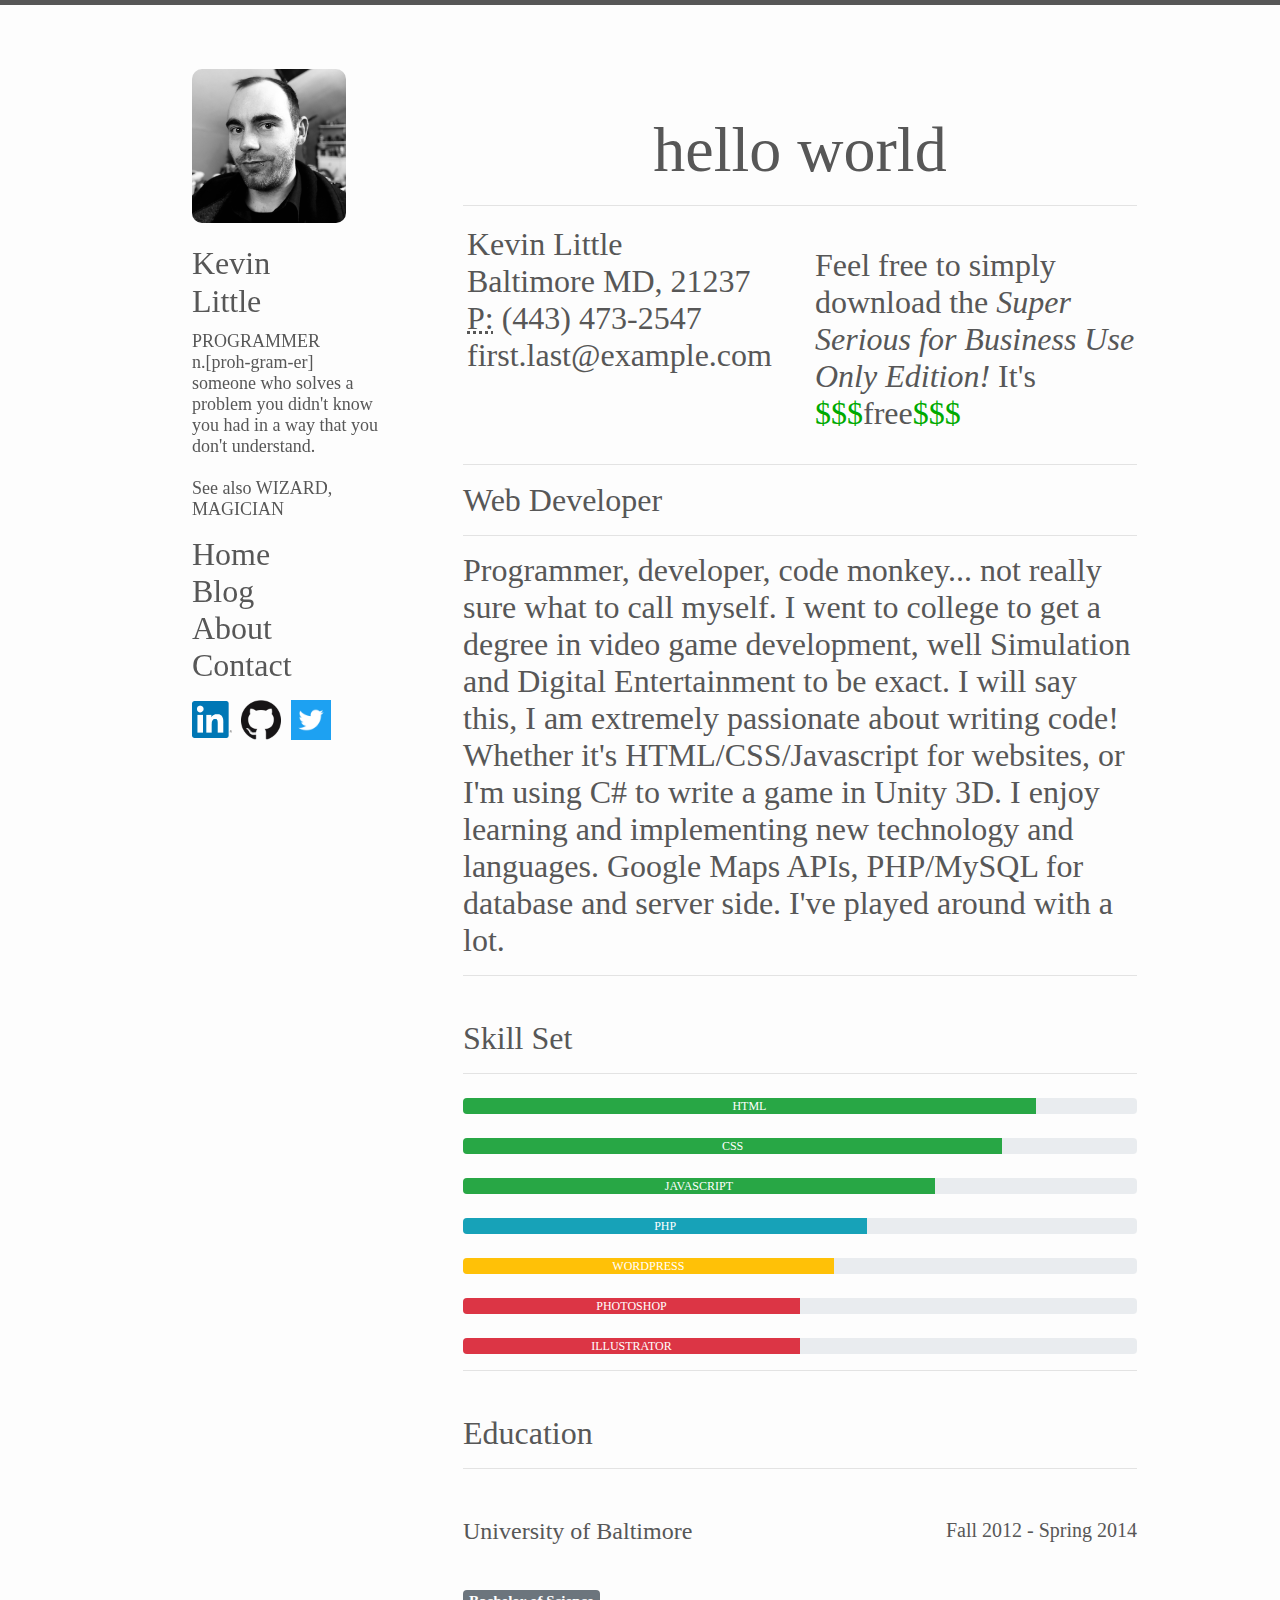
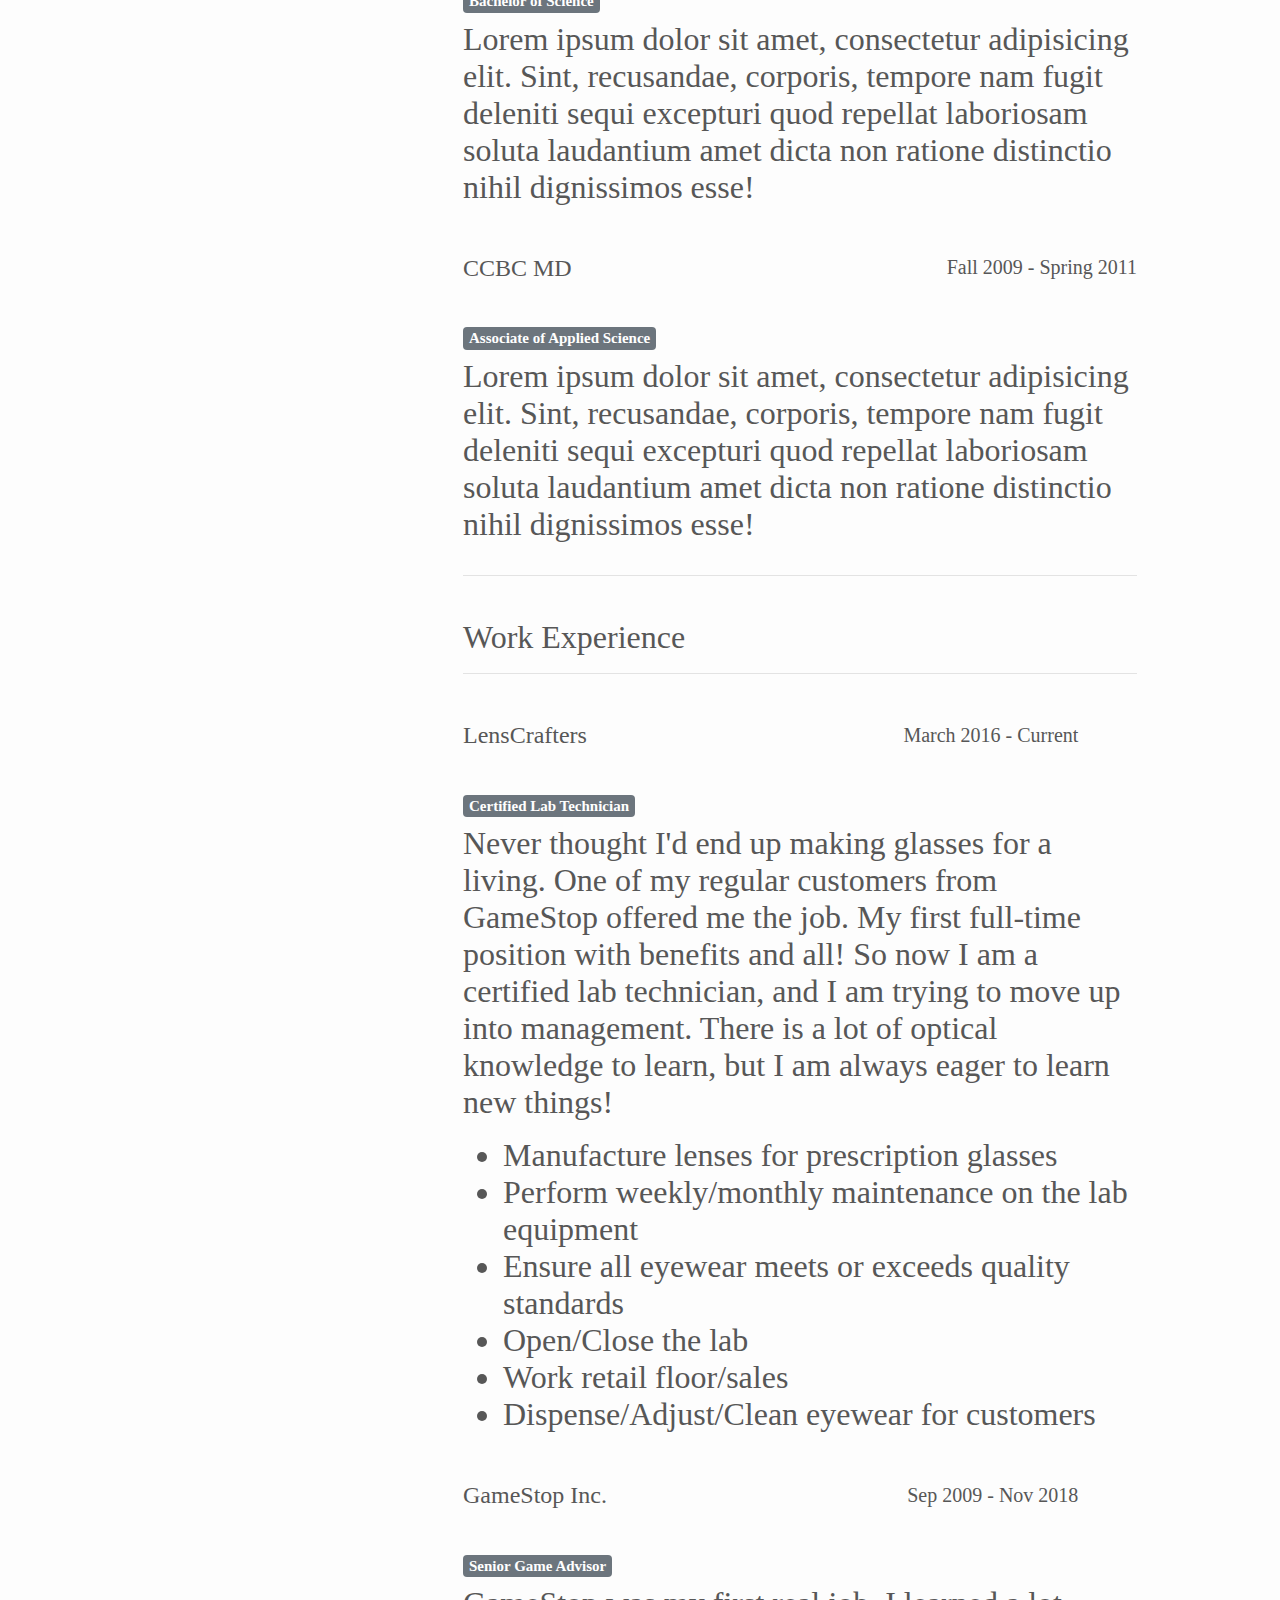
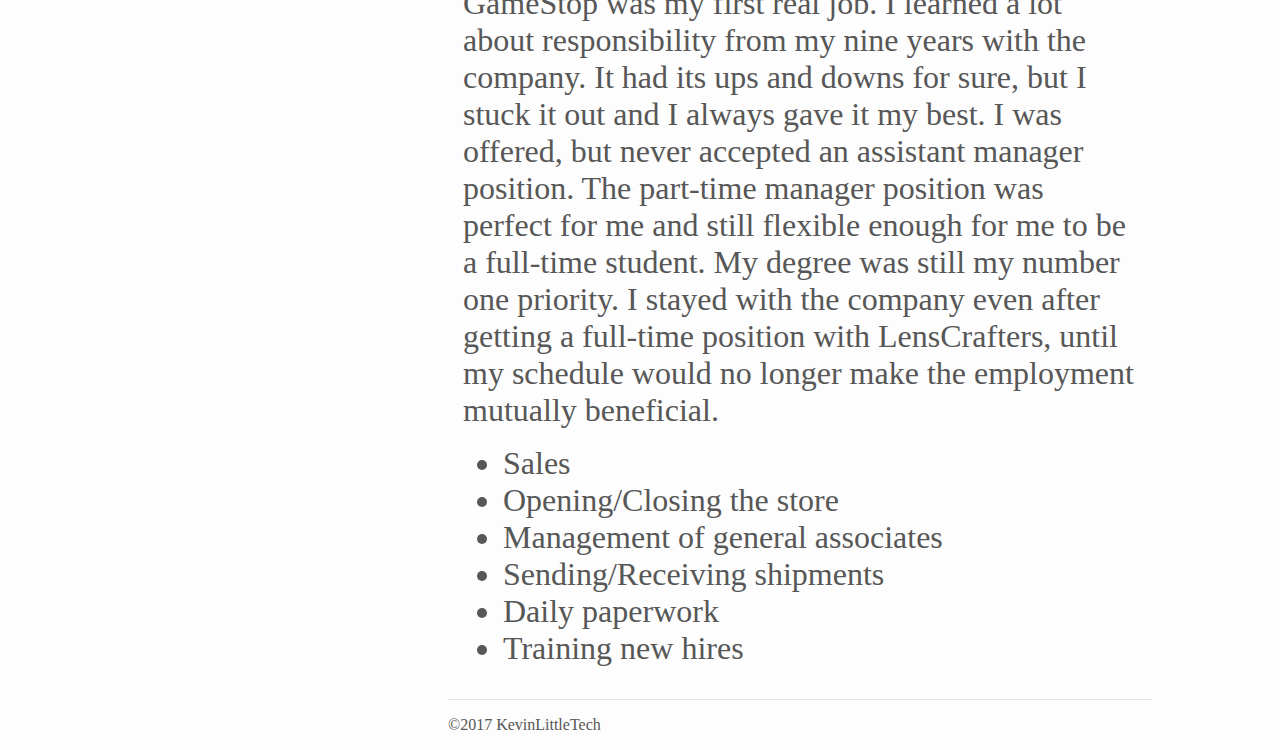
==== index.html @ 913c8125 "initial project version" ====
<!doctype html>
<html>
<head>
<meta charset="utf-8">
<meta name="viewport" content="width=device-width, initial-scale=1" />
<title>Kevin Little</title>
<!--The following script tag downloads a font from the Adobe Edge Web Fonts server for use within the web page. We recommend that you do not modify it.--><script>var __adobewebfontsappname__="dreamweaver"</script><script src="http://use.edgefonts.net/annie-use-your-telescope:n4:default;chewy:n4:default;exo:n1,n9,n3,n2,n4,n6,n5:default.js" type="text/javascript"></script>
<!-- Bootstrap -->
<link href="css/bootstrap-4.0.0.css" rel="stylesheet">
<link href="css/main.css" rel="stylesheet" type="text/css">
</head>

<body>
<div id="container">
  <div id="hamburger"> 
	  <a href="#menu"
		 class="menu-toggle icon-anchor"
		 role="button"
		 id="menu-toggle"
		 aria-epanded="false"
		 aria-controls="menu"
		 aria-label="Open menu">
		  <img class="menu-icon" src="images/hamburger.png" aria-hidden="true" alt="" />
	  </a>
	  <nav id="menu"
		   class="menu"
		   role="navigation"
		   aria-expanded="false"
		   aria-label="Menu"> 
		  <a href="#menu-toggle"
			 class="menu-close icon-anchor"
			 role="button"
			 id="menu-close"
			 aria-expanded="false"
			 aria-controls="menu"
			 aria-label="Close menu">
			  <img class="menu-icon" src="images/hamburger-close.png" aria-hidden="true" alt="" />
		  </a>
		  <ul id="ham-nav">
        	<li><a class="current" href="index.html">Home</a></li>
        	<li><a href="blog.php">Blog</a></li>
        	<li><a href="about.html">About</a></li>
        	<li><a href="contact.html">Contact</a></li>
		  </ul>  
	  </nav>
	  <a href="#menu-toggle"
		 class="backdrop"
		 tabindex="-1"
		 aria-hidden="true">
	  </a>
  </div>
  <div id="header">
    <div id="propic"> <img src="images/profile.jpg" width="2319" height="2319" alt=""/> </div>
    <div id="headertext">
      <h1 id="name">Kevin<br/>
        Little</h1>
      <p id="definition"><b>PROGRAMMER</b><br>
        n.[proh-gram-er]<br>
        someone who solves a problem you didn't know you had in a way that you don't understand.<br>
        <br>
        See also WIZARD, MAGICIAN</p>
    </div>
    <div id="navigation">
      <ul>
        <li><a class="current" href="index.html">Home</a></li>
        <li><a href="blog.php">Blog</a></li>
        <li><a href="about.html">About</a></li>
        <li><a href="contact.html">Contact</a></li>
      </ul>
    </div>
    <div id="widgets">
      <ul>
        <li><a href="https://linkedin.com/in/crispiestsquid"><img src="images/2-Color/In-2C-121px-R.png" width="20" height="18" alt=""/></a></li>
        <li><a href="https://github.com/crispiestsquid"><img src="images/PNG/GitHub-Mark-120px-plus.png" width="20" height="20" alt=""/></a></li>
        <li><a href="https://twitter.com/CrispiestSquid"><img src="images/Twitter_Logo_White_On_Blue/Twitter_Logo_White_On_Blue.png" width="20" height="20" alt=""/></a></li>
      </ul>
    </div>
  </div>
  <div id="main">
    <div class="container">
      <h1>hello world</h1>
      <hr>
      <div class="row">
        <div class="col-md-6 col-sm-12">
          <div class="row m-1">
            <address>
            <strong>Kevin Little</strong><br>
            Baltimore MD, 21237<br>
            <abbr title="Phone">P:</abbr> (443) 473-2547<br>
            <a id="emaillink" href="mailto:#">first.last@example.com</a>
            </address>
          </div>
        </div>
        <div class="col-md-6 col-sm-12">
          <div id="reslink"><a href="">
            <p>Feel free to simply download the <i><b>Super Serious for Business Use Only Edition!</b></i> It's <b><span class="money">$$$</span>free<span class="money">$$$</span></b></p>
            </a></div>
        </div>
      </div>
      <hr>
      <div class="row">
        <div class="col-md-12 col-sm-12">
          <div class="media">
            <div class="media-body">
              <h2 class="mt-0">Web Developer</h2>
              <hr>
              Programmer, developer, code monkey... not really sure what to call myself. I went to college to get a degree in video game development, well Simulation and Digital Entertainment to be exact. I will say this, I am extremely passionate about writing code! Whether it's HTML/CSS/Javascript for websites, or I'm using C# to write a game in Unity 3D. I enjoy learning and implementing new technology and languages. Google Maps APIs, PHP/MySQL for database and server side. I've played around with a lot. </div>
          </div>
        </div>
      </div>
      <hr>
      <div class="row">
        <div class="col-md-12 col-sm-12">
          <h2>Skill Set</h2>
          <hr>
          <div class="progress mt-4">
            <div class="progress-bar bg-success" role="progressbar" aria-valuenow="85" aria-valuemin="0" aria-valuemax="100" style="width: 85%"> HTML</div>
          </div>
          <div class="progress mt-4">
            <div class="progress-bar bg-success" role="progressbar" aria-valuenow="80" aria-valuemin="0" aria-valuemax="100" style="width: 80%"> CSS</div>
          </div>
          <div class="progress mt-4">
            <div class="progress-bar bg-success" role="progressbar" aria-valuenow="70" aria-valuemin="0" aria-valuemax="100" style="width: 70%"> JAVASCRIPT</div>
          </div>
          <div class="progress mt-4">
            <div class="progress-bar bg-info" role="progressbar" aria-valuenow="60" aria-valuemin="0" aria-valuemax="100" style="width: 60%"> PHP</div>
          </div>
          <div class="progress mt-4">
            <div class="progress-bar bg-warning" role="progressbar" aria-valuenow="55" aria-valuemin="0" aria-valuemax="100" style="width: 55%"> WORDPRESS</div>
          </div>
          <div class="progress mt-4">
            <div class="progress-bar bg-danger" role="progressbar" aria-valuenow="50" aria-valuemin="0" aria-valuemax="100" style="width: 50%"> PHOTOSHOP</div>
          </div>
          <div class="progress mt-4">
            <div class="progress-bar bg-danger" role="progressbar" aria-valuenow="50" aria-valuemin="0" aria-valuemax="100" style="width: 50%"> ILLUSTRATOR</div>
          </div>
        </div>
      </div>
      <hr>
      <div class="row">
        <div class="col-md-12 col-sm-12">
          <h2>Education</h2>
          <hr>
          <div class="row">
            <div class="col-6">
              <h4>University of Baltimore</h4>
            </div>
            <div class="col-6">
              <h5 class="text-right"> Fall 2012 - Spring 2014</h5>
            </div>
          </div>
          <h5><span class="badge badge-secondary">Bachelor of Science</span></h5>
          <p>Lorem ipsum dolor sit amet, consectetur adipisicing elit. Sint, recusandae, corporis, tempore nam fugit deleniti sequi excepturi quod repellat laboriosam soluta laudantium amet dicta non ratione distinctio nihil dignissimos esse!</p>
          <div class="row">
            <div class="col-6">
              <h4>CCBC MD</h4>
            </div>
            <div class="col-6">
              <h5 class="text-right"> Fall 2009 - Spring 2011</h5>
            </div>
          </div>
          <h5><span class="badge badge-secondary">Associate of Applied Science</span></h5>
          <p>Lorem ipsum dolor sit amet, consectetur adipisicing elit. Sint, recusandae, corporis, tempore nam fugit deleniti sequi excepturi quod repellat laboriosam soluta laudantium amet dicta non ratione distinctio nihil dignissimos esse!</p>
        </div>
      </div>
      <hr>
      <div class="row">
        <div class="col-md-12 col-sm-12">
          <h2>Work Experience</h2>
          <hr>
          <div class="row">
            <div class="col-5">
              <h4>LensCrafters</h4>
            </div>
            <div class="col-6">
              <h5 class="text-right"> March 2016 - Current</h5>
            </div>
          </div>
          <h5><span class="badge badge-secondary">Certified Lab Technician</span></h5>
          <p>Never thought I'd end up making glasses for a living. One of my regular customers from GameStop offered me the job. My first full-time position with benefits and all! So now I am a certified lab technician, and I am trying to move up into management. There is a lot of optical knowledge to learn, but I am always eager to learn new things!</p>
          <ul>
            <li>Manufacture lenses for prescription glasses</li>
            <li>Perform weekly/monthly maintenance on the lab equipment</li>
            <li>Ensure all eyewear meets or exceeds quality standards</li>
            <li>Open/Close the lab</li>
            <li>Work retail floor/sales</li>
            <li>Dispense/Adjust/Clean eyewear for customers</li>
          </ul>
        </div>
      </div>
      <div class="row">
        <div class="col-md-12 col-sm-12">
          <div class="row">
            <div class="col-5">
              <h4>GameStop Inc.</h4>
            </div>
            <div class="col-6">
              <h5 class="text-right"> Sep 2009 - Nov 2018</h5>
            </div>
          </div>
          <h5><span class="badge badge-secondary">Senior Game Advisor</span></h5>
          <p>GameStop was my first real job. I learned a lot about responsibility from my nine years with the company. It had its ups and downs for sure, but I stuck it out and I always gave it my best. I was offered, but never accepted an assistant manager position. The part-time manager position was perfect for me and still flexible enough for me to be a full-time student. My degree was still my number one priority. I stayed with the company even after getting a full-time position with LensCrafters, until my schedule would no longer make the employment mutually beneficial.</p>
          <ul>
            <li>Sales</li>
            <li>Opening/Closing the store</li>
            <li>Management of general associates</li>
            <li>Sending/Receiving shipments</li>
            <li>Daily paperwork</li>
            <li>Training new hires</li>
          </ul>
        </div>
      </div>
    </div>
  </div>
  <div id="footer">
    <hr>
    <p>&copy;2017 KevinLittleTech</p>
  </div>
</div>
<!-- jQuery (necessary for Bootstrap's JavaScript plugins) --> 
<script src="js/jquery-3.2.1.min.js"></script> 
<!-- Include all compiled plugins (below), or include individual files as needed --> 
<script src="js/popper.min.js"></script> 
<script src="js/bootstrap-4.0.0.js"></script>
</body>
</html>
---- css/main.css ----
@charset "utf-8";
body {
    border-top: 5px solid #575757;
    margin: auto;
    width: 100%;
    background-color: #FDFDFD;
}
#container {
    display: block;
    padding-top: 5%;
    margin: auto;
    position: relative;
    width: 100%;
}
#header {
    width: 15%;
    margin-left: 15%;
    position: fixed;
    float: none;
    overflow-y: auto;
    max-height: 90%;
}
#propic img {
    width: 80%;
    height: auto;
    border-radius: 10px;
}
#headertext #name {
    margin-bottom: 10px;
    font-size: xx-large;
    font-family: exo;
    font-style: normal;
    font-weight: 300;
    color: #575757;
}
#headertext #definition {
	font-size: large;
    font-family: exo;
    font-style: normal;
    font-weight: 300;
    color: #575757;
}
#blogtitle {
    font-family: exo;
    font-weight: 300;
    color: #575757;
}
#navigation {
    margin-bottom: 10px;
}
#navigation a:link {
    text-decoration: none;
    font-family: exo;
    font-style: normal;
    font-weight: 200;
    color: #575757;
    font-size: xx-large;
}
#navigation a:hover {
    text-decoration: none;
    font-family: exo;
    font-style: normal;
    font-weight: 500;
    color: #575757;
    font-size: xx-large;
}
#navigation a:visited {
    text-decoration: none;
    font-family: exo;
    font-style: normal;
    font-weight: 500;
    color: #575757;
    font-size: xx-large;
}
#navigation a.current,
#menu a.current {
    text-decoration: none;
    font-family: exo;
    font-style: normal;
    font-weight: 500;
    color: #575757;
    font-size: xx-large;
}
#navigation ul {
    padding: 0px;
    list-style-type: none;
}
#widgets {
    margin-bottom: 50px;
}
#widgets ul {
    padding: 0;
    margin: 0;
    list-style-type: none;
}
#widgets ul li {
    display: inline;
}
#widgets ul li a {
    width: 25%;
    display: inline-block;
    margin-right: 5px;
    height: auto;
    max-width: 40px;
}
#widgets ul li a img {
    display: inline-block;
    margin-right: 5px;
    height: auto;
    width: 100%;
}
#main {
    width: 55%;
    margin-right: 10%;
    display: block;
    float: right;
    margin-left: 5%;
    font-size: xx-large;
    color: #575757;
    font-family: exo;
    font-style: normal;
    font-weight: 300;
}
#main h1 {
    font-weight: 300;
    text-align: center;
}
#footer {
    width: 55%;
    margin-right: 10%;
    float: right;
    clear: right;
    margin-left: 5%;
}
#footer p {
    color: #575757;
    font-family: exo;
    font-style: normal;
    font-weight: 300;
}
hr {
    margin-top: 1rem;
    margin-bottom: 1rem;
    border: 0;
    border-top: 1px solid rgba(0, 0, 0, 0.1);
}
#emaillink:link {
    text-decoration: none;
    font-family: exo;
	font-weight: 300;
    color: #575757;
}
#emaillink:hover {
    font-family: exo;
	font-weight: 500;
    color: #575757;
}
#reslink {
    transition: transform .2s;
	padding-top: 25px;
}
#reslink:hover {
	transform: scale(1.5);
}
#reslink a {
    text-decoration: none;
    font-family: exo;
    color: #575757;
}
.money {
    color: #00AA00;
}

/* Hamburger menu stuff */
#hamburger {
	display: none;
	height: 100%;
}
.icon-anchor {
    display: inline-block;
    margin-right: 5px;
	max-width: 50px;
	min-width: 50px;
}
.menu-icon {
	height: auto;
	width: 100%;
}
.menu-toggle {
    display: inline-block;
    color: #333333;
    margin-left: 5%;
}
.menu-toggle:hover,
.menu-toggle:focus {
	color: #C00000;
}
.menu {
	position: absolute;
	left: -200px;
	top: 0;
	height: 100%;
	overflow-y: scroll;
	overflow-x: visible;
	transition: left 0.3s ease,
		box-shadow 0.3s ease;
	z-index: 999;
}
.menu ul {
	list-style: none;
	margin: 0;
	padding: 2.5em 0 0;
	-webkit-box-shadow: -8px 0 8px rgba(0,0,0,.5);
	-moz-box-shadow: -8px 0 8px rgba(0,0,0,.5);
	box-shadow: -8px 0 8px rgba(0,0,0,.5);
	min-height: 100%;
	width: 200px;
	background: #FDFDFD;
}
.menu a {
	display: block;
    text-decoration: none;
    font-family: exo;
    font-style: normal;
    font-weight: 200;
    color: #575757;
    font-size: xx-large;
}
.menu a:hover,
.menu a:focus {
    text-decoration: none;
    font-family: exo;
    font-style: normal;
    font-weight: 500;
    color: #575757;
    font-size: xx-large;
}
.menu .menu-close {
	position: absolute;
	right: 0;
	top: 0;
}
.menu:target,
.menu[aria-expanded="true"] {
	left: 0;
	outline: none;
	-webkit-box-shadow: 3px 0 12px rgba(0,0,0,.25);
	-moz-box-shadow: 3px 0 12px rgba(0,0,0,.25);
	box-shadow: 3px 0 12px rgba(0,0,0,.25);
}
.menu:target .menu-close,
.menu[aria-expanded="true"] .menu-close {
	z-index: 1001;
}
.menu:target ul,
.menu[aria-expanded="true"] ul {
	position: relative;
	z-index: 1000;
}
.menu:target + .backdrop,
.menu[aria-expanded="true"] + .backdrop {
	position: absolute;
	display: block;
	content: "";
	left: 0;
	top: 0;
	width: 100%;
	height: 100%;
	z-index: 998;
	background: #000000;
	background: rgb(0,0,0,.85);
	cursor: default;
	opacity: 0.5;
}
#ham-nav li {
    margin-top: 25px;
}

@supports (position: fixed) {
	.menu,
	.menu:target + .backdrop,
	.menu[aria-expanded="true"] + .backdrop {
		position: fixed;
	}
}

/* Responsive Media Queries Below */
@media only screen and (max-width: 480px) {
	#header {
		display: none;
	}
	#hamburger {
		display: block;
	}
	#main {
		width: 85%;
	}
	#footer {
		width: 85%;
	}
}
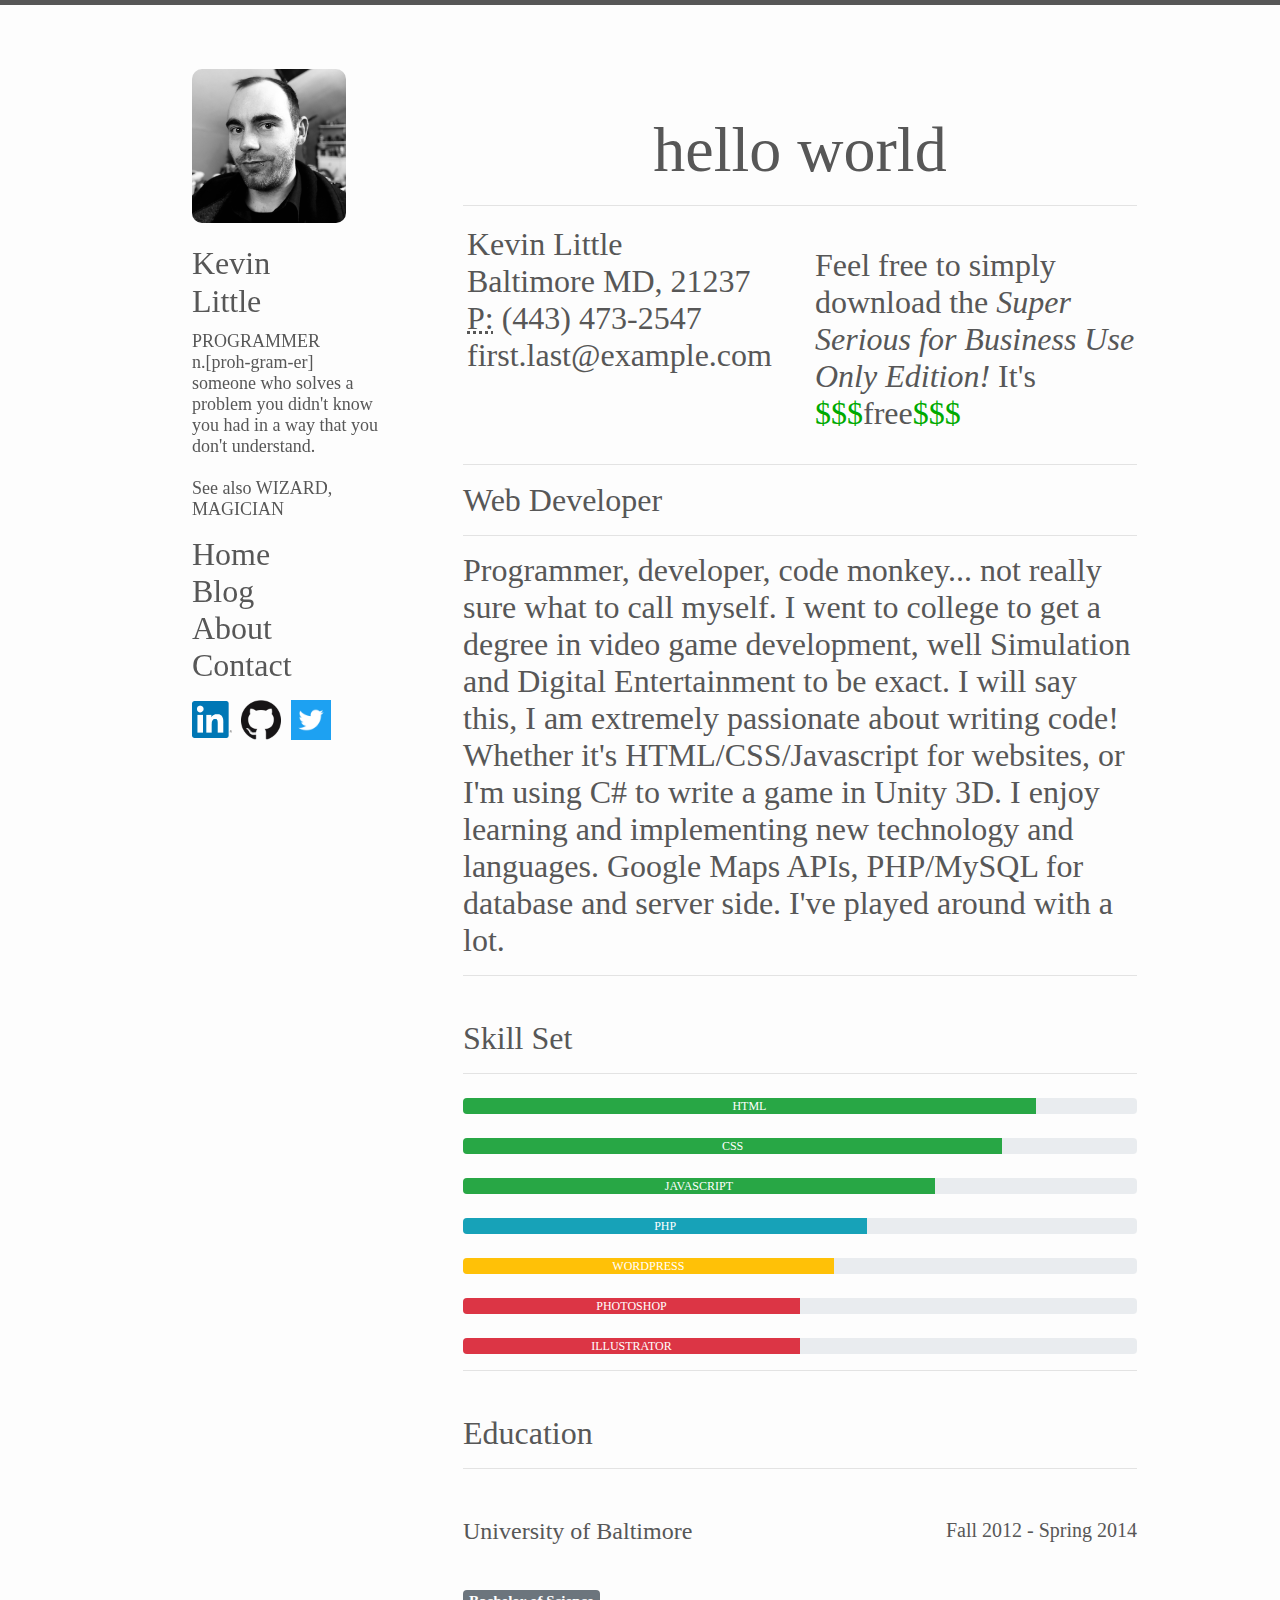
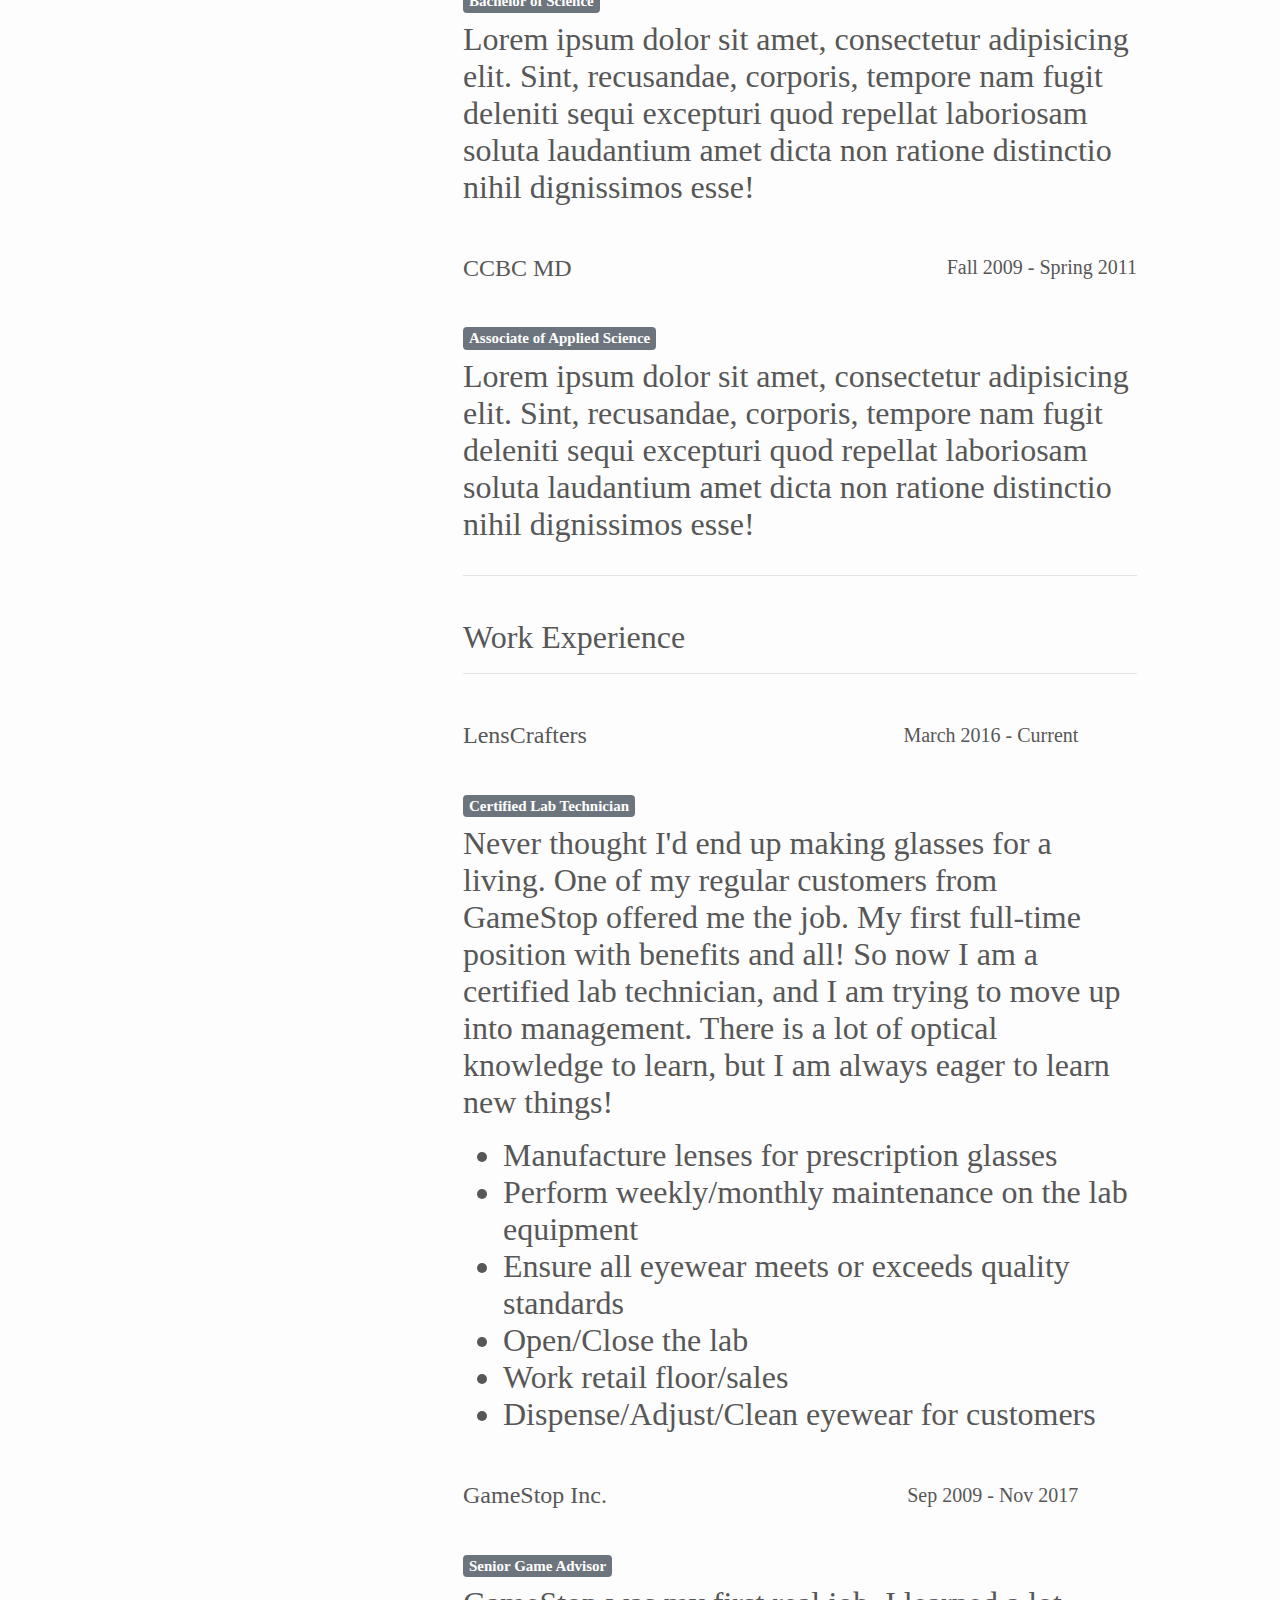
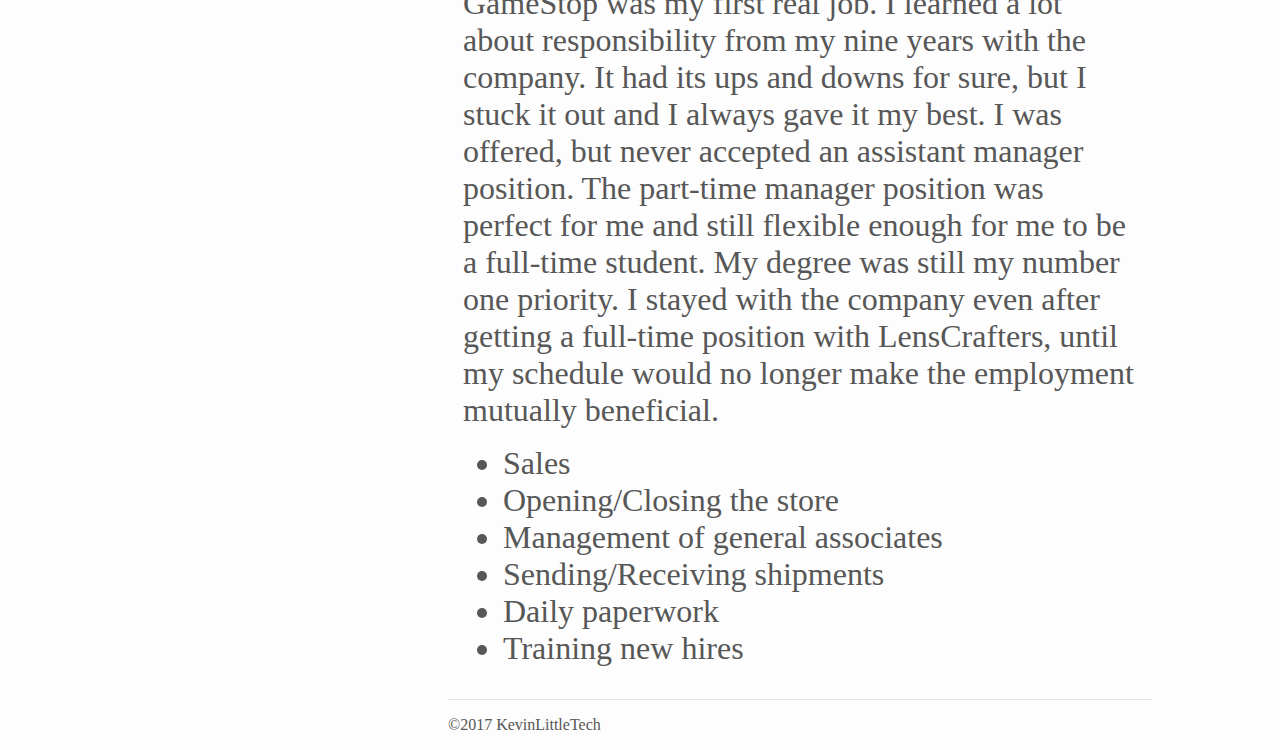
==== commit e07e644d: "Fixed a date error with GameStop employment" ====
--- a/index.html
+++ b/index.html
@@ -195,7 +195,7 @@
               <h4>GameStop Inc.</h4>
             </div>
             <div class="col-6">
-              <h5 class="text-right"> Sep 2009 - Nov 2018</h5>
+              <h5 class="text-right"> Sep 2009 - Nov 2017</h5>
             </div>
           </div>
           <h5><span class="badge badge-secondary">Senior Game Advisor</span></h5>
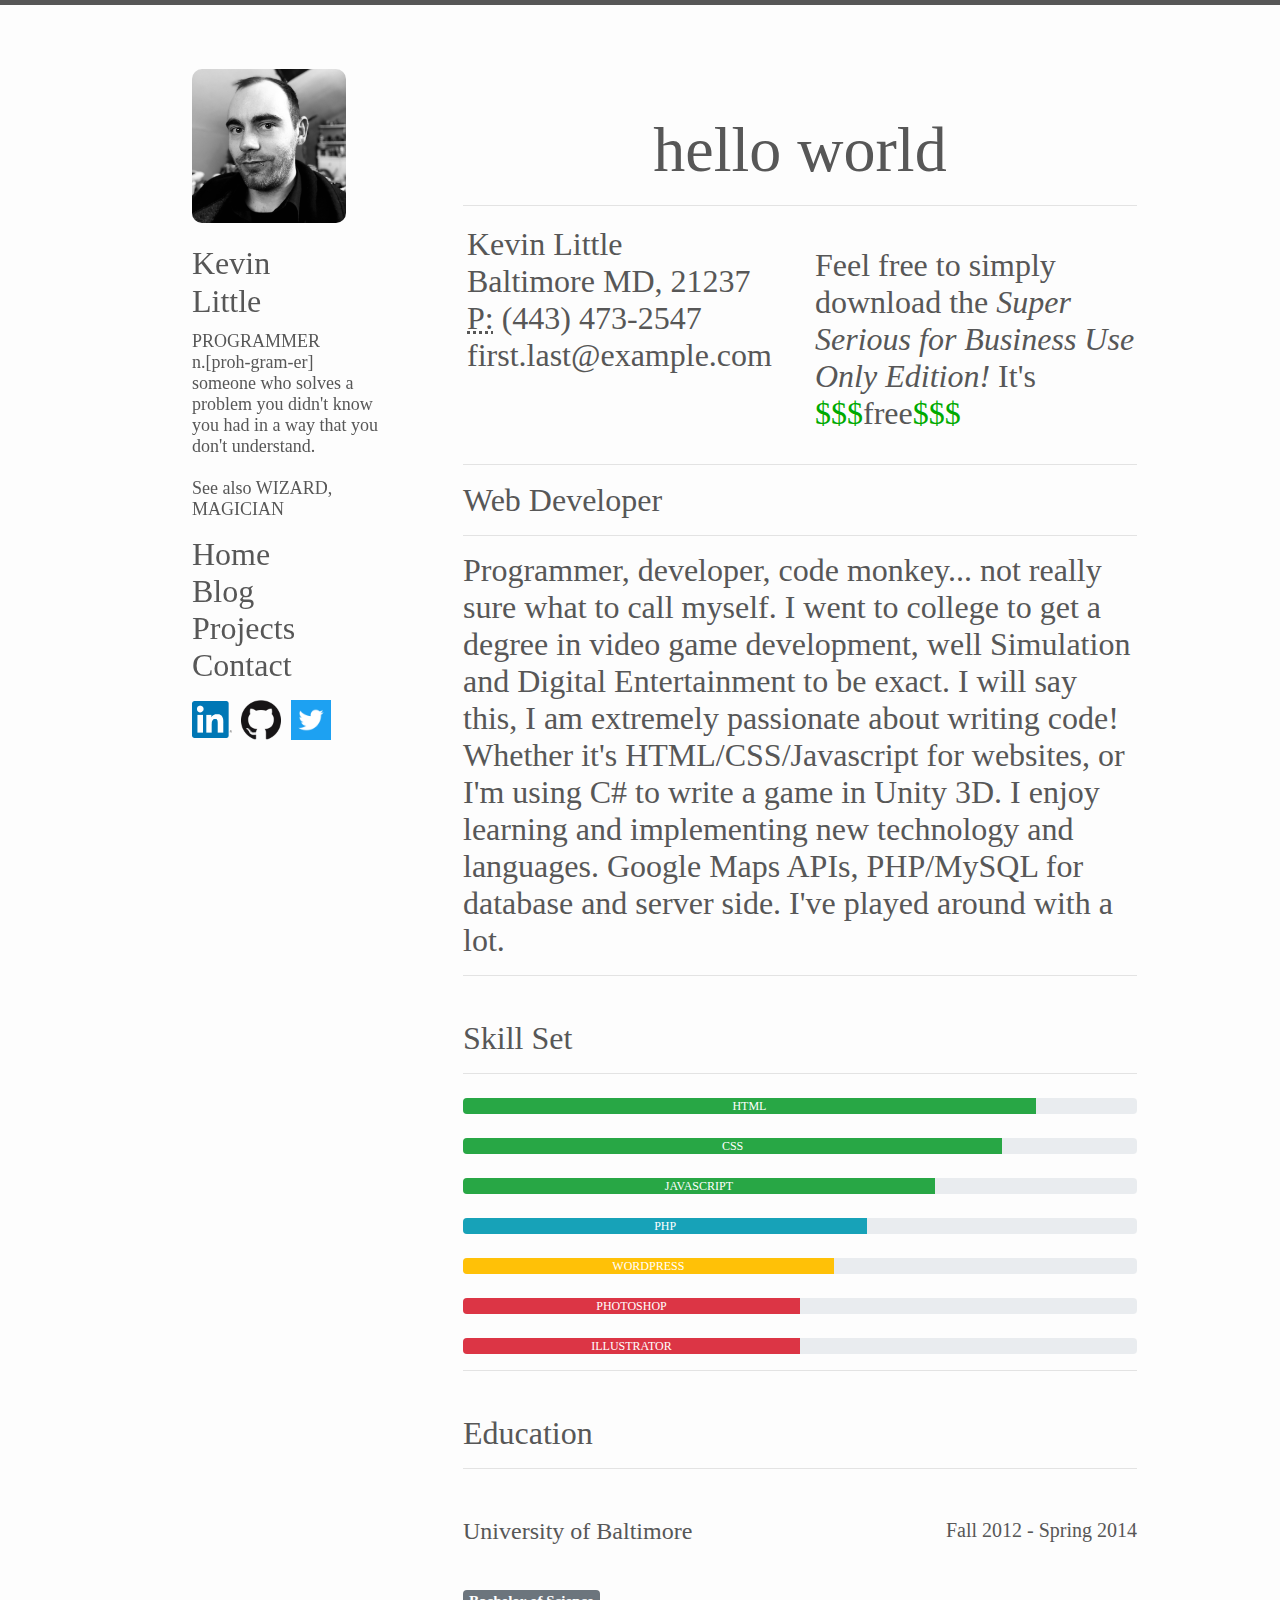
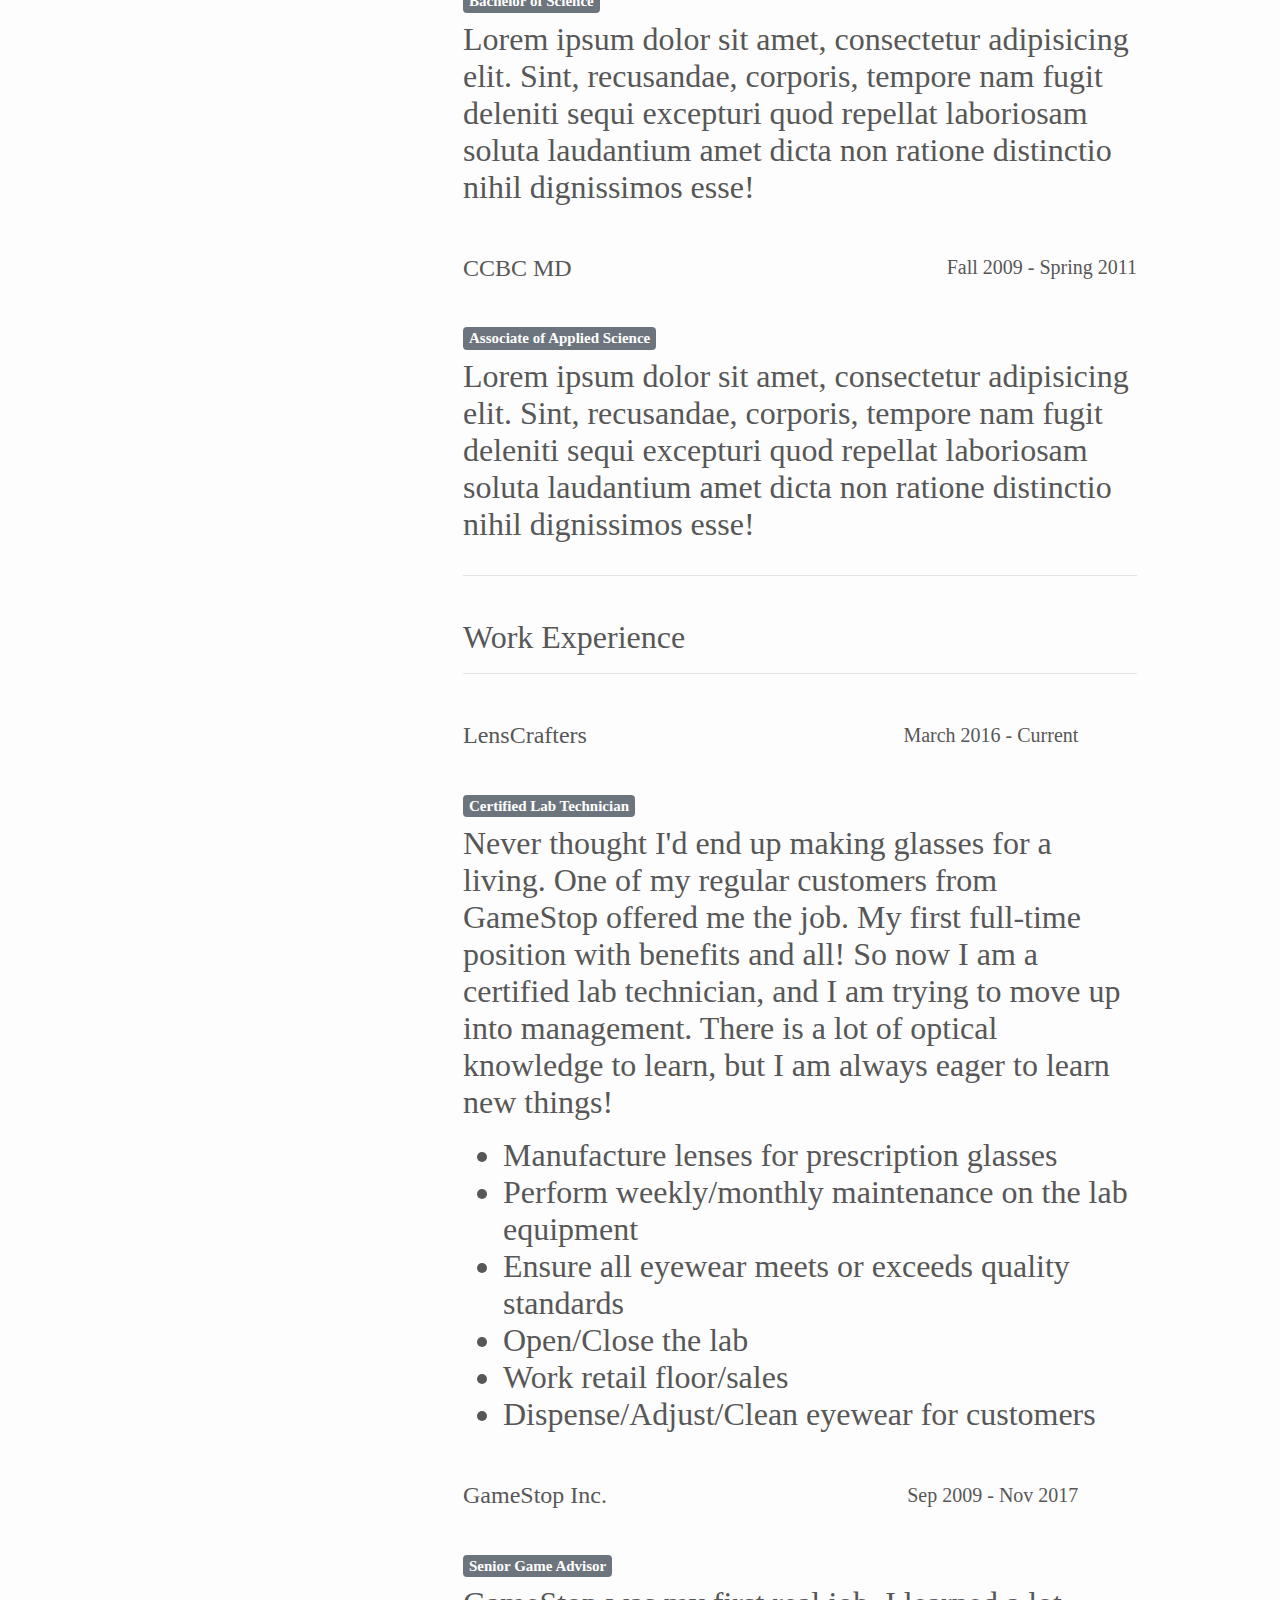
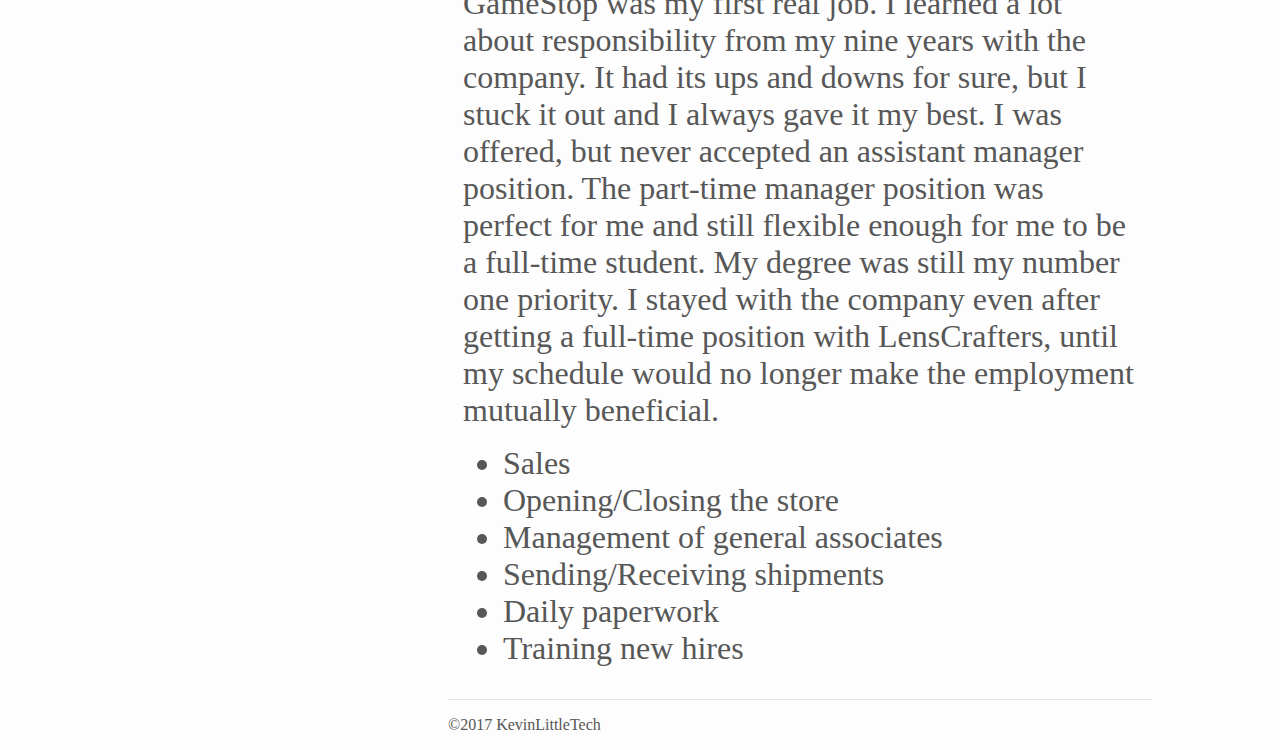
==== commit 8b908e98: "minor changes and updates" ====
--- a/index.html
+++ b/index.html
@@ -39,7 +39,7 @@
 		  <ul id="ham-nav">
         	<li><a class="current" href="index.html">Home</a></li>
         	<li><a href="blog.php">Blog</a></li>
-        	<li><a href="about.html">About</a></li>
+        	<li><a href="projects.html">Projects</a></li>
         	<li><a href="contact.html">Contact</a></li>
 		  </ul>  
 	  </nav>
@@ -64,7 +64,7 @@
       <ul>
         <li><a class="current" href="index.html">Home</a></li>
         <li><a href="blog.php">Blog</a></li>
-        <li><a href="about.html">About</a></li>
+        <li><a href="projects.html">Projects</a></li>
         <li><a href="contact.html">Contact</a></li>
       </ul>
     </div>
--- a/css/main.css
+++ b/css/main.css
@@ -275,6 +275,48 @@
 #ham-nav li {
     margin-top: 25px;
 }
+#projects {
+    border-spacing: 75px 20px;
+}
+#FlashID {
+    -webkit-box-shadow: 3px 6px 6px 2px #575757;
+    box-shadow: 3px 6px 6px 2px #575757;
+    margin-left: auto;
+    margin-right: auto;
+    display: block;
+    margin-bottom: 50px;
+}
+/* Chat Styles */
+#chatOutput {
+    height: 450px;
+    overflow-y: auto;
+}
+.message {
+    font-size: small;
+    margin-bottom: 15px;
+}
+.time {
+	
+}
+.username {
+    font-weight: bold;	
+}
+.msgCont {
+    background-color: #FFBB00;
+    border-radius: 6px;
+    padding-top: 5px;
+    padding-bottom: 5px;
+    padding-left: 8px;
+    padding-right: 8px;
+	display: inline-block;
+	width: 100px;
+	word-break:normal;
+	vertical-align: top;
+}
+
+
+
+
 
 @supports (position: fixed) {
 	.menu,
@@ -289,6 +331,9 @@
 	#header {
 		display: none;
 	}
+tbody tr td {
+}
+
 	#hamburger {
 		display: block;
 	}
